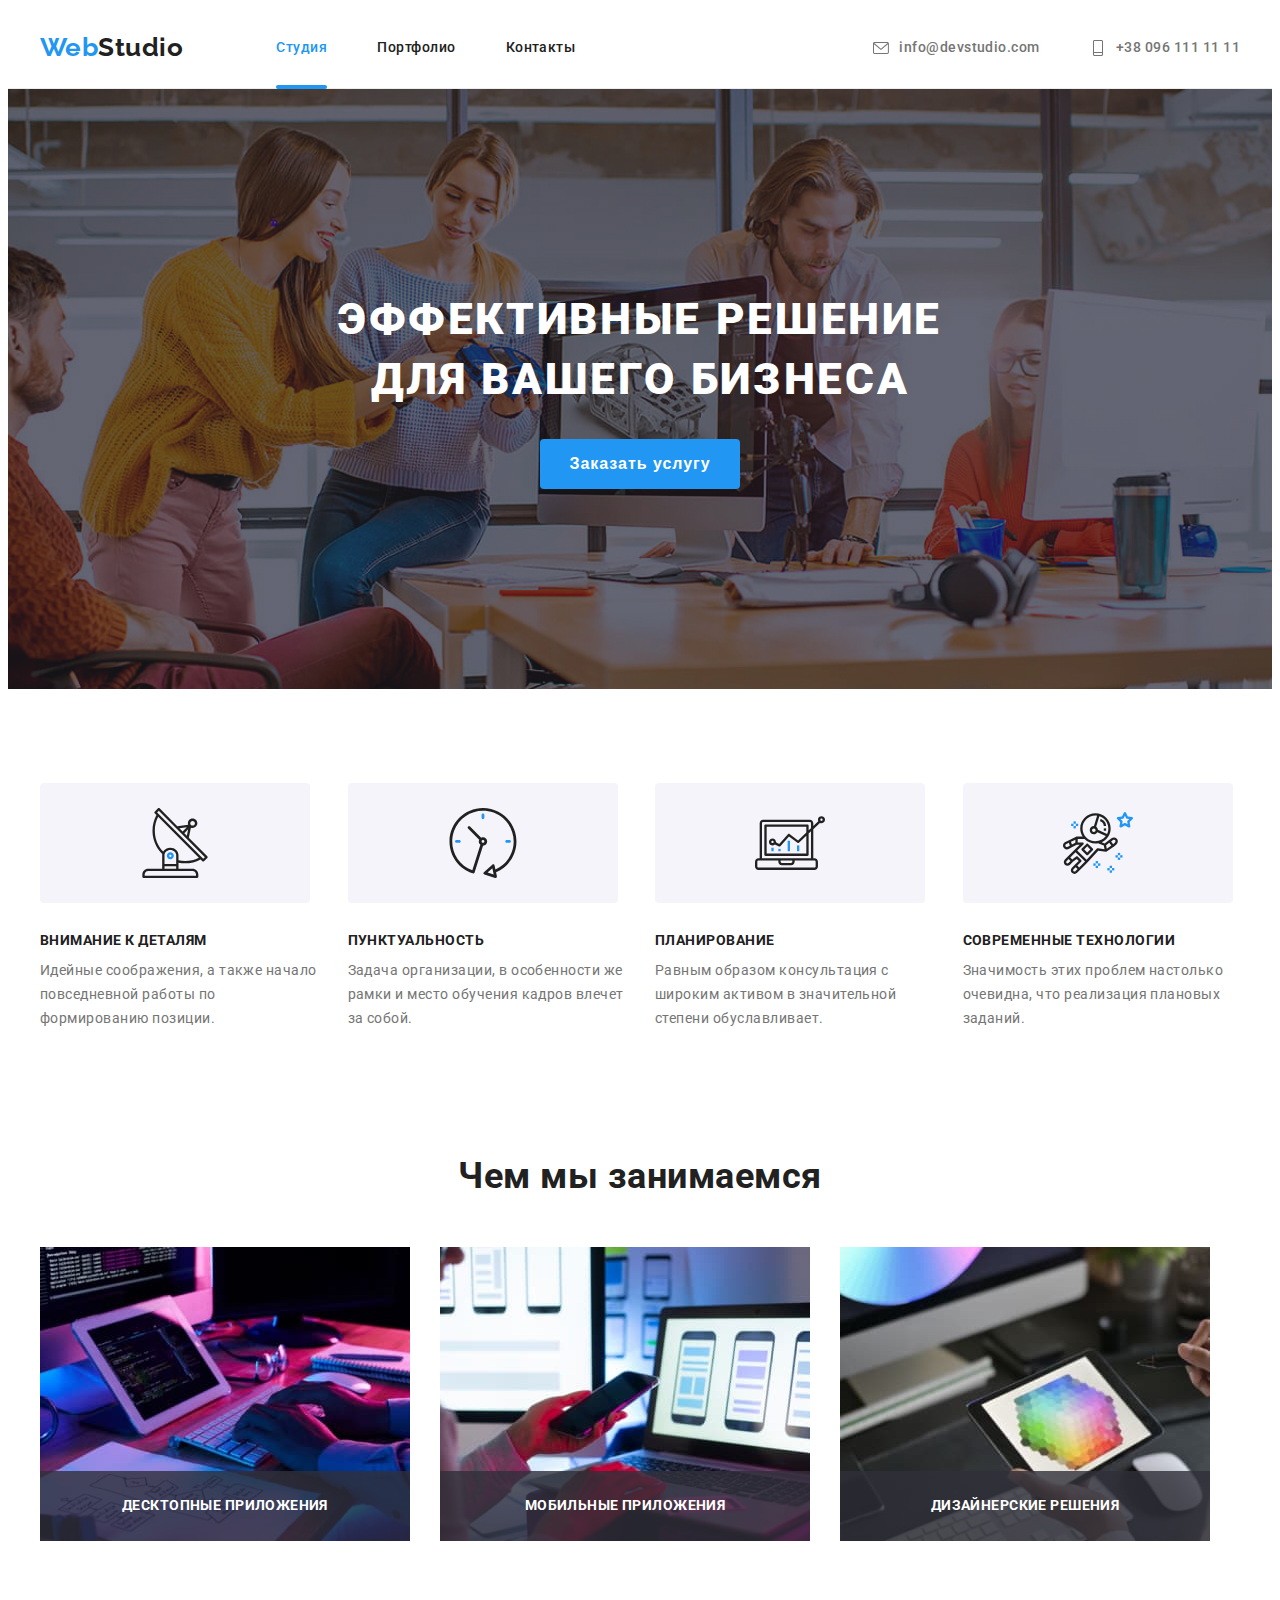
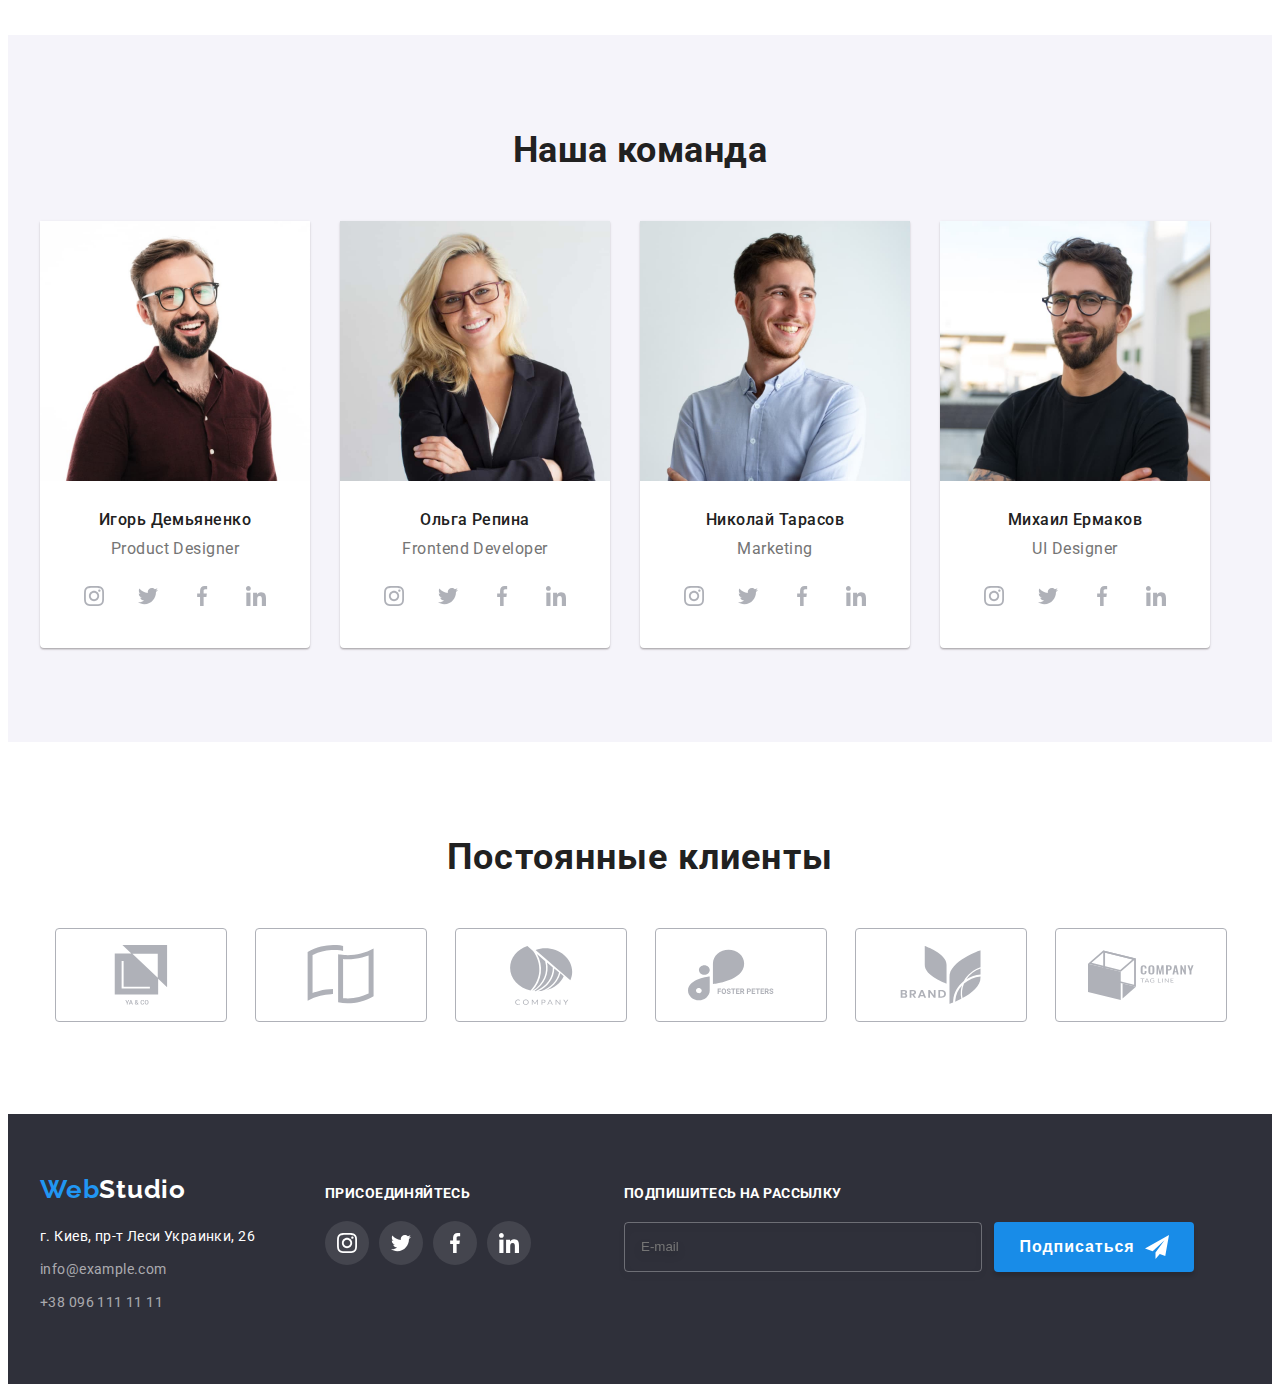
==== index.html @ 97ea3109 "error" ====
<!DOCTYPE html>
<html lang="ru">
<head>
    <meta charset="UTF-8">
    <meta http-equiv="X-UA-Compatible" content="IE=edge">
    <meta name="viewport" content="width=device-width, initial-scale=1.0">
    <title>Document</title>
    
    <link rel="preconnect" href="https://fonts.googleapis.com">
    <link rel="preconnect" href="https://fonts.gstatic.com" crossorigin>
    <link href="https://fonts.googleapis.com/css2?family=Raleway:wght@700&display=swap" rel="stylesheet">
    <link rel="preconnect" href="https://fonts.googleapis.com">
    <link rel="preconnect" href="https://fonts.gstatic.com" crossorigin>
    <link href="https://fonts.googleapis.com/css2?family=Raleway:wght@700&family=Roboto:wght@400;500;700;900&display=swap"

    rel="stylesheet">
    <link rel="stylesheet" href="https://cdnjs.cloudflare.com/ajax/libs/modern-normalize/1.1.0/modern-normalize.min.css"
        integrity="sha512-wpPYUAdjBVSE4KJnH1VR1HeZfpl1ub8YT/NKx4PuQ5NmX2tKuGu6U/JRp5y+Y8XG2tV+wKQpNHVUX03MfMFn9Q=="
        crossorigin="anonymous" referrerpolicy="no-referrer" />

    <link rel="stylesheet" href="./css/styles.css" />
</head>
<body>
    <header class="border">
        <div class="container content">
            <nav class="nav-container">
                <a href="./index.html" lang="en" class="link-logo"><span class="logo">Web</span>Studio</a>
                <ul class="header-list">
                    <li class="link-content">
                        <a href="./index.html" class="site-nav current">Студия</a>
                    </li>
                    <li class="link-content">
                        <a href="./portfolio.html" class="site-nav ">Портфолио</a>
                    </li>
                    <li class="link-content">
                        <a href="" class="site-nav">Контакты</a>
                    </li>
                </ul>
            </nav>
            <ul class="header-list">
                <li class="contact-link">
                    <a href="mailto:info@devstudio.com" class="contact">
                        <svg class="contact-icon">
                            <use href="./images/icons.svg#icon-envelope"></use>
                        </svg>
                        info@devstudio.com
                    </a>
                </li>
                <li class="contact-link">
                    <a href="tel:+380961111111" class="contact">
                        <svg class="contact-icon">
                            <use href="./images/icons.svg#icon-smartphone"></use>
                        </svg>
                        +38 096 111 11 11</a>
                </li>
            </ul>
        </div>
    </header>

    <main>
        <section class="hero">
            <div class="container ">
                <h1 class="hero-title"> Эффективные решение <br> для вашего бизнеса</h1>
                <button type="button" class="hero-button" data-modal-open>Заказать услугу</button>
            </div>

        </section>

        <section class="section">
            <div class="container">
                <h2 class="section-title visually-hidden"> Особенности</h2>
                <ul class="feature">
                    <li class=" feature-item">
                        <div class="feature-icon-box">
                            <svg class="feature-icon">
                                <use href="./images/icons.svg#icon-sputnik"></use>
                            </svg>
                        </div>
                        <h3 class="feature-title"> Внимание к деталям</h3>
                        <p class="feature-text">Идейные соображения, а также начало повседневной работы по формированию
                            позиции. </p>
                    </li>
                    <li class=" feature-item">
                        <div class="feature-icon-box">
                            <svg class="feature-icon">
                                <use href="./images/icons.svg#icon-clock"></use>
                            </svg>
                        </div>
                        <h3 class="feature-title"> Пунктуальность</h3>
                        <p class="feature-text">Задача организации, в особенности же рамки и место обучения кадров
                            влечет за собой. </p>
                    </li>
                    <li class=" feature-item">
                        <div class="feature-icon-box">
                            <svg class="feature-icon">
                                <use href="./images/icons.svg#icon-computer"></use>
                            </svg>
                        </div>
                        <h3 class="feature-title"> Планирование</h3>
                        <p class="feature-text">Равным образом консультация с широким активом в значительной степени
                            обуславливает. </p>
                    </li>
                    <li class=" feature-item">
                        <div class="feature-icon-box">
                            <svg class="feature-icon">
                                <use href="./images/icons.svg#icon-cosmonavt"></use>
                            </svg>
                        </div>
                        <h3 class="feature-title"> Современные технологии</h3>
                        <p class="feature-text">Значимость этих проблем настолько очевидна, что реализация плановых
                            заданий. </p>
                    </li>
                </ul>
            </div>
        </section>

        <section class="section work-section">
            <div class="container  ">
                <h2 class="section-title section-title-work"> Чем мы занимаемся </h2>
                <ul class="our-work">
                    <li class="our-work-item"> 
                        <img src="./images/img-laptop1.jpg" alt="разработка" width="370" height="294">
                        <h3 class="our-work-item-block-title">Десктопные приложения</h3>
                    </li>
                    <li class="our-work-item"> 
                        <img src="./images/img-laptop2.jpg" alt="внедрение" width="370" height="294">
                        <h3 class="our-work-item-block-title">Мобильные приложения</h3>
                    </li>
                    <li class="our-work-item"> 
                        <img src="./images/img-laptop3.jpg" alt="тестирование" width="370" height="294"> 
                        <h3 class="our-work-item-block-title">Дизайнерские решения</h3>
                    </li>
                    </ul>

            </div>
        </section>

        <section class="section team">
            <div class="container">
                <h2 class="section-title"> Наша команда </h2>
                <ul class="team-list">
                    <li class="team-item">
                        <img src="./images/Igor.jpg" alt="Игорь Демьяненко фото" width="270" height="260"
                            class="team-foto">
                        <div class="team-container">
                            <h3 class="team-name">Игорь Демьяненко</h3>
                            <p class="team-profession">Product Designer</p>
                        <ul class="list-social-networks">
                            <li class="item-social-networks"> <a class="link-social-networks" href="https://www.instagram.com/" target="_blank"
                                    rel="noopener no-referrer">
                                    <svg class="icon icon-social-networks">
                                        <use href="./images/icons.svg#icon-instagram"> </use>
                                    </svg>
                                </a> </li>
                            <li class="item-social-networks"> <a class="link-social-networks" href="https://twitter.com/" target="_blank"
                                    rel="noopener no-referrer">
                                    <svg class="icon icon-social-networks">
                                        <use href="./images/icons.svg#icon-twitter"> </use>
                                    </svg>
                                </a></li>
                            
                            <li class="item-social-networks"> <a class="link-social-networks" href="https://www.facebook.com/" target="_blank"
                                    rel="noopener no-referrer">
                                    <svg class="icon icon-social-networks">
                                        <use href="./images/icons.svg#icon-facebook"> </use>
                                    </svg>
                                </a></li>
                            
                            <li class="item-social-networks"> <a class="link-social-networks" href="https://www.linkedin.com/" target="_blank"
                                    rel="noopener no-referrer">
                                    <svg class="icon icon-social-networks">
                                        <use href="./images/icons.svg#icon-linkedin"> </use>
                                    </svg>
                                </a></li>
                                </ul>
                        </div>


                    </li>
                    <li class="team-item">
                        <img src="./images/Olga.jpg" alt="Ольга Репина фото" width="270" height="260"
                            class="team-foto">
                        <div class="team-container">
                            <h3 class="team-name">Ольга Репина</h3>
                            <p class="team-profession">Frontend Developer</p>
                        <ul class="list-social-networks">
                            <li class="item-social-networks"> <a class="link-social-networks" href="https://www.instagram.com/" target="_blank"
                                    rel="noopener no-referrer">
                                    <svg class="icon icon-social-networks">
                                        <use href="./images/icons.svg#icon-instagram"> </use>
                                    </svg>
                                </a> </li>
                            <li class="item-social-networks"> <a class="link-social-networks" href="https://twitter.com/" target="_blank"
                                    rel="noopener no-referrer">
                                    <svg class="icon icon-social-networks">
                                        <use href="./images/icons.svg#icon-twitter"> </use>
                                    </svg>
                                </a></li>
                        
                            <li class="item-social-networks"> <a class="link-social-networks" href="https://www.facebook.com/" target="_blank"
                                    rel="noopener no-referrer">
                                    <svg class="icon icon-social-networks">
                                        <use href="./images/icons.svg#icon-facebook"> </use>
                                    </svg>
                                </a></li>
                        
                            <li class="item-social-networks"> <a class="link-social-networks" href="https://www.linkedin.com/" target="_blank"
                                    rel="noopener no-referrer">
                                    <svg class="icon icon-social-networks">
                                        <use href="./images/icons.svg#icon-linkedin"> </use>
                                    </svg>
                                </a></li>
                        </ul>
                        </div>


                    </li>
                    <li class="team-item">
                        <img src="./images/Nikolay.jpg" alt="Николай Тарасов фото" width="270" height="260"
                            class="team-foto">
                        <div class="team-container">
                            <h3 class="team-name">Николай Тарасов</h3>
                            <p class="team-profession">Marketing</p>
                        <ul class="list-social-networks">
                            <li class="item-social-networks"> <a class="link-social-networks" href="https://www.instagram.com/" target="_blank"
                                    rel="noopener no-referrer">
                                    <svg class="icon icon-social-networks">
                                        <use href="./images/icons.svg#icon-instagram"> </use>
                                    </svg>
                                </a> </li>
                            <li class="item-social-networks"> <a class="link-social-networks" href="https://twitter.com/" target="_blank"
                                    rel="noopener no-referrer">
                                    <svg class="icon icon-social-networks">
                                        <use href="./images/icons.svg#icon-twitter"> </use>
                                    </svg>
                                </a></li>
                        
                            <li class="item-social-networks"> <a class="link-social-networks" href="https://www.facebook.com/" target="_blank"
                                    rel="noopener no-referrer">
                                    <svg class="icon icon-social-networks">
                                        <use href="./images/icons.svg#icon-facebook"> </use>
                                    </svg>
                                </a></li>
                        
                            <li class="item-social-networks"> <a class="link-social-networks" href="https://www.linkedin.com/" target="_blank"
                                    rel="noopener no-referrer">
                                    <svg class="icon icon-social-networks">
                                        <use href="./images/icons.svg#icon-linkedin"> </use>
                                    </svg>
                                </a></li>
                        </ul>
                        </div>

                    </li>
                    <li class="team-item">
                        <img src="./images/Michail.jpg" alt="Михаил Ермаков фото" width="270" height="260"
                            class="team-foto">
                        <div class="team-container">
                            <h3 class="team-name">Михаил Ермаков</h3>
                            <p class="team-profession">UI Designer</p>
                        <ul class="list-social-networks">
                            <li class="item-social-networks"> <a class="link-social-networks" href="https://www.instagram.com/" target="_blank"
                                    rel="noopener no-referrer">
                                    <svg class="icon icon-social-networks">
                                        <use href="./images/icons.svg#icon-instagram"> </use>
                                    </svg>
                                </a> </li>
                            <li class="item-social-networks"> <a class="link-social-networks" href="https://twitter.com/" target="_blank"
                                    rel="noopener no-referrer">
                                    <svg class="icon icon-social-networks">
                                        <use href="./images/icons.svg#icon-twitter"> </use>
                                    </svg>
                                </a></li>
                        
                            <li class="item-social-networks"> <a class="link-social-networks" href="https://www.facebook.com/" target="_blank"
                                    rel="noopener no-referrer">
                                    <svg class="icon icon-social-networks">
                                        <use href="./images/icons.svg#icon-facebook"> </use>
                                    </svg>
                                </a></li>
                        
                            <li class="item-social-networks"> <a class="link-social-networks" href="https://www.linkedin.com/" target="_blank"
                                    rel="noopener no-referrer">
                                    <svg class="icon icon-social-networks">
                                        <use href="./images/icons.svg#icon-linkedin"> </use>
                                    </svg>
                                </a></li>
                        </ul>
                        </div>
                    </li>
                </ul>
            </div>
        </section>

<section class="section">
    <div class="container">
        <h2 class="clients-header">Постоянные клиенты</h2>
        <ul class="list clients-list">
            <li class="clients-item">
                <a href="#" class="clients-link"><svg class="icon clients-icon" width="106px" height="60px">
                        <use href="./images/icons.svg#icon-Union"></use>
                    </svg></a>
            </li>
            <li class="clients-item">
                <a href="#" class="clients-link"><svg class="icon clients-icon" width="106px" height="60px">
                        <use href="./images/icons.svg#icon-Union2"></use>
                    </svg></a>
            </li>
            <li class="clients-item">
                <a href="#" class="clients-link"><svg class="icon clients-icon" width="106px" height="60px">
                        <use href="./images/icons.svg#icon-Union3"></use>
                    </svg></a>
            </li>
            <li class="clients-item">
                <a href="#" class="clients-link"><svg class="icon clients-icon" width="106px" height="60px">
                        <use href="./images/icons.svg#icon-Union4"></use>
                    </svg></a>
            </li>
            <li class="clients-item">
                <a href="#" class="clients-link"><svg class="icon clients-icon" width="106px" height="60px">
                        <use href="./images/icons.svg#icon-Union5"></use>
                    </svg></a>
            </li>
            <li class="clients-item">
                <a href="#" class="clients-link"><svg class="icon clients-icon" width="106px" height="60px">
                        <use href="./images/icons.svg#icon-Union6"></use>
                    </svg></a>
            </li>
        </ul>
    </div>
</section>
    </main>

    <footer class="footer">
        <div class="container footer-content">
            <div class="footer-address">
                <a href="./index.html" class="footer-logo"><span class="footer-logo-blue">Web</span>Studio</a>
                <address class="footer-list">
                    <ul class="footer-address-list">
                        <li>
                            <a href="https://goo.gl/maps/sKUV3N8SFqWd6LK18" class="footer-address-map" target="_blank">
                                г. Киев, пр-т Леси Украинки, 26</a>
                        </li>
                        <li>
                            <a href="mailto:info@example.com" class="footer-address-link">info@example.com</a>
                        </li>
                        <li><a href="tel:+380961111111" class="footer-address-link">+38 096 111 11 11</a></li>
                    </ul>
                </address>
            </div>
<div class="footer-social">
    <p class="invite">присоединяйтесь</p>
    <ul class="list footer-icon-list">
        <li class="footer-icon-item">
            <a href="https://www.instagram.com/" class="footer-link">
                <svg class="icon footer-icon">
                    <use href="./images/icons.svg#icon-instagram" width="20px" height="20px"></use>
                </svg></a>
        </li>
        <li class="footer-icon-item">
            <a href="https://twitter.com/" class="footer-link">
                <svg class="icon footer-icon">
                    <use href="./images/icons.svg#icon-twitter" width="20px" height="20px"></use>
                </svg></a>
        </li>
        <li class="footer-icon-item">
            <a href="https://www.facebook.com/" class="footer-link">
                <svg class="icon footer-icon">
                    <use href="./images/icons.svg#icon-facebook" width="20px" height="20px"></use>
                </svg></a>
        </li>
        <li class="footer-icon-item">
            <a href="https://linkedin.com/" class="footer-link">
                <svg class="icon footer-icon">
                    <use href="./images/icons.svg#icon-linkedin" width="20px" height="20px"></use>
                </svg></a>
        </li>
    </ul>
</div>
            <div class="container-sign-up">
                <form action="" class="sign-up-form">
                    <div class="sign-up-box">
                        <label for="sign-up-mail" class="sign-up-label">Подпишитесь на рассылку</label>
                        <input type="email" name="sign-up-mail" class="sign-up-input" placeholder="E-mail">
                    </div>
                </form>
            <div class="sign-up-button">
                <button type="submit" class="sign-btn">Подписаться<svg class="sign-up-button-icon">
                        <use href="./images/icons.svg#send"></use>
                    </svg></button>
            </div>
            </div>
        </div>
    </footer>
    <div class="backdrop is-hidden" data-modal>
        <div class="modal">
            <button type="button" class="modal-close" data-modal-close>
                <svg class="icon-close" width="18" height="18">
                    <use href="./images/icons.svg#icon-close"></use>
                </svg>
            </button>
            <p class="modal-title">Оставьте свои данные, мы вам перезвоним</p>
            <form action="#" class="form">
                <div class="form-field">
                    <label for="name" class="modal-input-text">Имя</label>
                    <div class="form-input-wrapper">
                        <input type="text" name="name" class="modal-input" id="name" placeholder="" /><svg class="form-icon"
                            width="18" height="18">
                            <use href="./images/icons.svg#person-modal"></use>
                        </svg>
                    </div>
                </div>
                <div class="form-field">
                    <label for="tel" class="modal-input-text">Телефон</label>
                    <div class="form-input-wrapper">
                        <input type="tel" name="tel" id="tel" class="modal-input" placeholder="" /><svg class="form-icon"
                            width="18" height="18">
                            <use href="./images/icons.svg#phone-modal"></use>
                        </svg>
                    </div>
                </div>
                <div class="form-field">
                    <label for="mail" class="modal-input-text">Почта</label>
                    <div class="form-input-wrapper">
                        <input type="email" name="email" id="mail" class="modal-input" placeholder="" /><svg
                            class="form-icon" width="18" height="18">
                            <use href="./images/icons.svg#email-modal"></use>
                        </svg>
                    </div>
                </div>
                <div class="comment-field">
                    <label for="comment" class="modal-input-text">Комментарий</label>
                    <textarea name="comment" id="comment" rows="8" class="form-textarea"
                        placeholder="Введите текст"></textarea>
                </div>
                <div class="checkbox-field">
                    <label for="modal-checkbox" class="modal-checkbox-text">
                        <input type="checkbox" name="modal-checkbox" class="modal-checkbox" id="modal-checkbox" />
                        <span class="check-box"></span>
                        Соглашаюсь с рассылкой и принимаю
                        <a class="agreement" href=""> Условия договора</a></label>
                </div>
                <button type="submit" class="primary-button">Отправить</button>
            </form>
        </div>
    </div>
    <script src="./js/modal.js"></script>
</body>
</html>
---- css/styles.css ----
:root {
  --primeri-text-color: #757575;
  --title-text-color: #212121;
  --accent-colot: #2196f3;
  --white-color: #ffffff;
  --gray-background-color: #f5f4fa;
  --black-background-color: #2f303a;
  --translucent-color: rgba(255, 255, 255, 0.6)
  --social-image-color: #dafb1b8;
  --logo-color:#2196F3;
  --bg-hover-button:#188ce8;
  --adress-color: rgba(255, 255, 255, 0.6);
  --overlay-card-color: rgba(33, 150, 243, 0.9);
  --duration: 250ms;
  --function: cubic-bezier(0.4, 0, 0.2, 1);
  --modal-title-color: #212121;
  --modal-icon-input-color: #212121;
  --modal-text-color: #757575;
  --modal-comment-placeholder: rgba(117, 117, 117, 0.5);
  --modal-policy-link: #2196f3;
  --modal-button-submit-color: #ffffff;
  --modal-checkbox-border-color: #212121;
}
.visually-hidden {
  position: absolute;
  white-space: nowrap;
  width: 1px;
  height: 1px;
  overflow: hidden;
  border: 0;
  padding: 0;
  clip: rect(0 0 0 0);
  clip-path: inset(50%);
  margin: -1px;
}

h1,
h2,
h3,
ul,
p {
  margin: 0;
}

img {
  display: block;
  max-width: 100%;
  max-height: 100%;
}
ul {
  list-style: none;
}

a {
  text-decoration: none;
}
ul {
  list-style: none;
  padding: 0;
  text-decoration: none;
}
link {
  text-decoration: none;
}
body {
  color: var(--primeri-text-color);
  background-color: #ffffff;
  font-family: roboto, sans-serif;
  letter-spacing: 0.03em;
}

.icon {
  display: inline-block;
  width: 1em;
  height: 1em;
  fill: currentColor;}
.container {
  width: 1200px;
  margin: 0 auto;
  padding: 0 15px;
}
/* nav site */
/*---------------------- header --------------------*/

.border {
  border-bottom: 1px solid #ececec;
}
.container.content {
  display: flex;
  align-items: center;
}
.container {
  width: 1200px;
  margin-left: auto;
  margin-right: auto;
  padding-left: 15px;
  padding-right: 15px;
  /* border: 1px solid tomato; */
}
.nav-container {
  display: flex;
}
.header-list {
  margin: 0;
  display: flex;
  padding-left: 0;
  margin-left: auto;
}
.link-logo {
  display: block;
  display: flex;
  align-items: center;
  margin-right: 93px;

  color: var(--title-text-color);

  font-family: Raleway, sans-serif;
  font-style: normal;
  font-weight: 700;
  font-size: 26px;
  line-height: 1.2;
}
.logo {
  display: block;

  color: var(--accent-colot);
}
.link-content:not(:last-child) {
  margin-right: 50px;
}
.site-nav {
  display: block;
  padding-top: 32px;
  padding-bottom: 32px;

  color: var(--title-text-color);

  font-weight: 500;
  font-size: 14px;
  line-height: 1.14;
  transition-property: color;
  transition-duration: var(--duration);
  transition-timing-function: var(--function);
  position: relative;
}
.site-nav:hover,
.site-nav:focus {
  color: var(--accent-colot);
}
.site-nav.current {
  color: var(--accent-colot);
}

.current::after{
  content: '';
  width: 100%;
  height: 4px;
  background-color:var(--logo-color) ;
  border-radius: 2px;
  position: absolute;
  left: 0;
  bottom: -1px;
}
.site-nav.current{
  color: var(--accent-colot);
  
}

/* Contacts */

.header-list .contact-link + .contact-link {
  margin-left: 50px;
}
.contact {
  fill: currentColor;
  /* display: block; */
  display: flex;
  align-items: center;
  padding-top: 32px;
  padding-bottom: 32px;

  color: var(--primeri-text-color);

  font-weight: 500;
  font-size: 14px;
  line-height: 1.14;
  transition-property: color;
  transition-duration: var(--duration);
  transition-timing-function: var(--function);

}
.contact-icon {
  fill: currentColor;
  margin-right: 10px;
  width: 16px;
  height: 16px;
}

.contact:hover,
.contact:focus {
  color: var(--accent-colot);
}

/*------------------------- hero-------------------- */

.hero {
  background-color: var(--black-background-color);
  background-image: linear-gradient(
      rgba(47, 48, 58, 0.4),
      rgba(47, 48, 58, 0.4)
    ),
    url(../images/hero-bg.jpg);
  background-repeat: no-repeat;
  background-position: center;
  background-size: cover;
  letter-spacing: 0.06em;
  text-align: center;

  padding: 200px 0;
}
.hero-title {
  color: var(--white-color);

  font-weight: 900;
  font-size: 44px;
  line-height: 60px;
  letter-spacing: 0.06em;
  text-transform: uppercase;

  margin-bottom: 30px;
}
.hero-button {
  background-color: var(--accent-colot);
  color: var(--white-color);
  width: 200px;
  height: 50px;

  font-weight: 700;
  font-size: 16px;
  line-height: 1.87;
  border-radius: 4px;

  letter-spacing: 0.06em;

  border: none;
  cursor: pointer;
}

/*---------------- section ----------------*/
.section {
  padding-bottom: 94px;
  padding-top: 94px;
}

.work-section {
  padding-top: 0;
}

.section-title {
  color: var(--title-text-color);

  font-weight: 700;
  font-size: 36px;
  line-height: 1.17;
  text-align: center;
  margin-bottom: 50px;
}

.feature {
  display: flex;
  justify-content: space-between;
  margin-bottom: 30px;

}
.feature-item {
  justify-content: center;
  align-items: center;

  margin-right: 30px;
  width: calc((100% - 90px) / 4);
}
.feature:not(:last-child) {
  margin-right: 30px;
}

.feature-icon-box {
  display: flex;
  justify-content: center;
  align-items: center;
  background-color: var(--gray-background-color);
  border-radius: 4px;
    width: 270px;
  height: 120px;
  margin-bottom: 30px;
}
.feature-icon{
  width: 70px;
  height: 70px;

}
.feature-item:last-child {
  margin-right: 0;
}

.feature-title {
  color: var(--title-text-color);

  font-weight: 700;
  font-size: 14px;
  line-height: 1.14;
  text-transform: uppercase;

  margin-bottom: 10px;
}

.feature-text {
  font-size: 14px;
  line-height: 1.71;
}

/* ----------------Чем мы занимаемся------------------ */

.our-work {
  display: flex;
}
.our-work-item {
  position: relative;
  margin-bottom: 0;

}
.our-work-item:not(:last-child) {
  margin-right: 30px;
}

.our-work-item-block-title{
  position: absolute;
  display: flex;
  height: 70px;
  justify-content: center;
  align-items: center;
  left: 0;
  bottom: 0;
  width: 100%;
  font-family: Roboto;
  font-weight: 700;
  font-weight: bold;
  font-size: 14px;
  line-height: 1.1;

  letter-spacing: 0.03em;
  text-transform: uppercase;
  background-color: rgba(47, 48, 58, 0.8);
  color: var(--white-color);


}

/* ---------------Наша команда---------------------- */
.team-list {
  display: flex;
}
.team-item{
  background: var(--white-color);
  box-shadow: 0px 1px 3px rgba(0, 0, 0, 0.12), 0px 1px 1px rgba(0, 0, 0, 0.14),
    0px 2px 1px rgba(156, 138, 138, 0.2);
  border-radius: 0px 0px 4px 4px;

}
.team-item {
  margin-right: 30px;
  background-color: var(--white-color);
}
.team-item:last-child {
  margin-right: 0px;
}

.team-name {
  color: var(--title-text-color);

  font-weight: 500;
  font-size: 16px;
  line-height: 1.17;
  text-align: center;
  margin-bottom: 10px;
}

.team-container {
  padding-top: 30px;
  padding-bottom: 30px;
}
.team {
  background-color: var(--gray-background-color);
}

.team-profession {
  font-size: 16px;
  line-height:18.75px;
  text-align: center;
}


.list-social-networks {
  display: flex;
  justify-content: center;
  margin-top: 16px;

}
.item-social-networks{
  margin-right: 10px;
  width: 44px;
  height: 44px;
  margin-right: 10px;
  display: flex;
  justify-content: center;
  align-items: center;

}

.item-social-networks:first-child{
  margin-left: 0;
}
.item-social-networks:last-child{
  margin-right: 0;
}
.link-social-networks{
  width: 100%;
  height: 100%;
  border-radius: 50%;
  display: flex;
  justify-content: center;
  align-items: center;
  color: #afb1b8;
  transition-property: color, background-color;
  transition-duration: var(--duration);
  transition-timing-function: var(--function);
}

.icon-social-networks{
  display: block;
  width: 20px;
  height: 20px;
  fill: currentColor;
  transition-property: fill, background-color;
  transition-duration: var(--duration);
  transition-timing-function: var(--function);
}
.link-social-networks:hover,
.link-social-networks:focus  {
  background-color: var(--accent-colot);
  color:var(--white-color);
}
.icon-social-networks:hover,
.icon-social-networks:focus{
  fill: var(--white-color);
  background-color: var(--accent-colot);

}

/*--------------------- client company----------- */
.clients-header {
  font-weight: 700;
  font-size: 36px;
  line-height: 42px;
  text-align: center;
  letter-spacing: 0.03em;
  color: var(--title-text-color);
  margin-bottom: 50px;
}
.clients-list {
  display: flex;
  justify-content: center;
  align-items: center;
}
.clients-item {

  margin-left: 30px;
  width: 170px;
  height: 92px;
  border-radius: 4px;
  transition-property: color;
  transition-duration: var(--duration);
  transition-timing-function: var(--function);
}
.clients-item:first-child {
  margin-left: 0;
  
}
.clients-link {
  border: 1px solid #AFB1B8;
  border-radius: 4px;
  display: flex;
  justify-content: center;
  align-items: center;
  /* padding: 16px 32px; */
  width: 100%;
  height: 100%;
  color: #afb1b8;
  transition-property: color, border-color;
  transition-duration: var(--duration);
  transition-timing-function: var(--function);
}

.clients-link:hover,
.clients-link:focus {
  color: var(--accent-colot);
  border-color: var(--accent-colot);
}
.clients-icon {
  width: 106px;
  height: 60px;
  fill: currentColor;
}
/*----------------------- footer-------------------------- */
.footer {
  background-color: var(--black-background-color);
  padding: 60px 0;
}
.footer-content {
  display: flex;
  align-items: baseline;
}
.footer-address {
  margin-right: 70px;
}
.footer-logo {
  font-family: Raleway, sans-serif;
  font-style: normal;
  font-weight: bold;
  font-size: 26px;
  line-height: 1.19;
  text-decoration: none;
  letter-spacing: 0.03em;

  color: var(--white-color);
}
.footer-logo-blue {
  color: var(--accent-colot);
}
.footer-list {
  margin-top: 20px;
}
.footer-address-list {
  list-style-type: none;
  font-style: normal;
}
.footer-address-list > li {
  margin-bottom: 9px;
}
.footer-address-map {
  font-style: normal;
  font-weight: normal;
  font-size: 14px;
  line-height: 1.71;
  /* or 171% */

  letter-spacing: 0.03em;
  text-decoration: none;
  color: var(--white-color);
}
.footer-address-link {
  text-decoration: none;

  font-size: 14px;
  line-height: 1.71;
  /* or 171% */

  letter-spacing: 0.03em;

  color: var(--adress-color);
    transition-property: color;
  transition-duration: var(--duration);
  transition-timing-function: var(--function);
}
.footer-address-link:focus,
.footer-address-link:hover {
  color: var(--accent-colot);
}

.invite {
  font-weight: 700;
  font-size: 14px;
  line-height: 16px;
  letter-spacing: 0.03em;
  text-transform: uppercase;
  color: var(--white-color);
  margin-bottom: 20px;
}
.footer-icon-list {
  display: flex;
  justify-content: center;
}
.footer-icon-item {
  width: 44px;
  height: 44px;
  margin-left: 10px;
}
.footer-icon-item:first-child {
  margin-left: 0;
}
.footer-link {
  display: flex;
  align-items: center;
  justify-content: center;
  width: 100%;
  height: 100%;
  border-radius: 50%;
  background: rgba(255, 255, 255, 0.1);
  transition-property: background-color;
  transition-duration: var(--duration);
  transition-timing-function: var(--function);
}
.footer-link:hover,
.footer-link:focus {
  background-color: var(--accent-colot);
}
.footer-icon {
  display: block;
  width: 20px;
  height: 20px;
  fill: var(--white-color);
  transition-property: background-color;
  transition-duration: var(--duration);
  transition-timing-function: var(--function);
}
.footer-icon:hover,
.footer-icon:focus {
  background-color: var(--accent-colot);
}


/* --------------Подпишитесь на рассылку */
.container-sign-up {
  margin-left: 93px;
  display: flex;
  align-items: flex-end;
  flex-grow: 1;
}

.sign-up-label{
  margin-bottom: 20px;
  font-weight: 700;
font-size: 14px;
line-height: 1.15;
letter-spacing: 0.03em;
text-transform: uppercase;
color: var(--white-color);
}
.sign-up-input{
  width: 358px;
  height: 50px;
  border: 1px solid rgba(255, 255, 255, 0.3);
  box-sizing: border-box;
  filter: drop-shadow(0px 4px 4px rgba(0, 0, 0, 0.15));
  border-radius: 4px;
  background-color: transparent;
  color: var(--white-color);
  padding-left: 16px;
}
.sign-up-box {
  display: flex;
  flex-direction: column;
}
.sign-up-button{
  margin-left: 12px;
  width: 200px;
  height: 50px;
  color: #ececec;
}
.sign-btn{
  width: 100%;
  height: 100%;
  font-weight: 700;
  font-size: 16px;
  line-height: 1.87;
  /* identical to box height, or 187% */

  display: flex;
  align-items: center;
  text-align: center;
  justify-content: center;
  letter-spacing: 0.06em;
  border: none;
  cursor: pointer;

  color: var(--white-color);
  background: var(--bg-hover-button);
  box-shadow: 0px 4px 4px rgba(0, 0, 0, 0.15);
  border-radius: 4px;
}
.sugn-up-form {
  display: flex;
  width: 358px;
}




.sign-up-button-icon {
  margin-left: 10px;
  width: 24px;
  height: 24px;
  fill: currentColor;
}
/*------------------- PORTFOLIO ---------------------------*/
/* types of work */
.button-works {
  font-family: inherit;
  font-weight: 500;
  font-size: 16px;
  line-height: 1.62;
  letter-spacing: 0.03em;
  text-align: center;
  border: none;
  border-radius: 4px;
  cursor: pointer;
    transition: color 250ms var(--function), backgroung-color 250ms var(--timing-function),
    box-shadow 250ms var(--function);
}
.button-current {
  color:var(--title-text-color);
  background-color: var(--accent-colot);
  border-radius: 4px;
  transition-property: color, background-color, box-shadow;
  transition-duration: var(--duration);
  transition-timing-function: var(--function);
}
.button-works:hover,  
.button-works:focus {
  color: var(--white-color);
  background-color: var(--accent-colot);
  cursor: pointer;
}
.buttons {
  display: flex;
  justify-content: center;
  margin-bottom: 50px;
  margin-top: 94px;
}
.works-item-btn:not(:last-child) {
  margin-right: 8px;
}
.button-works {
  padding: 6px 22px;
  color: var(--title-text-color);
  background-color: var(--gray-background-color);
  transition-property: color, background-color, box-shadow;
  transition-duration: var(--duration);
  transition-timing-function: var(--function);

}
.button-works:focus,
.button-works:hover {
  color: var(--white-color);
  background-color: var(--accent-colot);
  box-shadow: 0px 3px 1px rgba(0, 0, 0, 0.1), 0px 1px 2px rgba(0, 0, 0, 0.08),
    0px 2px 2px rgba(0, 0, 0, 0.12);
}
.content-title {
  font-weight: 700;
  font-size: 18px;
  line-height: 2;
  letter-spacing: 0.06em;
  color: var(--title-text-color);
}

.content-text {
  text-decoration: none;
  font-weight: 400;
  font-size: 16px;
  line-height: 1.87;
  letter-spacing: 0.03em;
  color: var(--primeri-text-color);
}
.portfolio-projects-list {
  display: flex;
  flex-wrap: wrap;
  margin-top: -30px;
  margin-left: -30px;
  margin-bottom: 94px;
}
.portfolio-projects-list > li {
  flex-basis: calc((100% - 3 * 30px) / 3);
  margin-left: 30px;
  margin-top: 30px;
}
.portfolio-pojects-item {
  background-color: var(--white-color);

}

.portfolio-pojects-item:hover .overlay-text
.portfolio-pojects-item:focus .overlay-text{
  transform: translateY(0);
}

.portfolio-pojects-link {
  text-decoration: none;
  display: block;
}
.portfolio-pojects-link{
transition-property: box-shadow;
  transition-duration: var(--duration);
  transition-timing-function: var(--function);
}
.portfolio-pojects-link:hover,
.portfolio-pojects-link:focus{
  box-shadow: 0px 1px 1px rgba(0, 0, 0, 0.12), 0px 4px 4px rgba(0, 0, 0, 0.06),
    1px 4px 6px rgba(0, 0, 0, 0.16);
}
.portfolio-pojects-link:hover .content-overlay,
.portfolio-pojects-link:focus .content-overlay{
  transform: translateY(0);
}


.card-aside {
  position: relative;
  height: 294px;
  overflow: hidden;
}
/* .overlay-text{
  position: absolute;
  bottom: 0;
  align-items: center;
  width: 100%;
  height: 100%;
  margin: 0;
  padding: 63px 24px;
  color: var(--white-color);
  font-size: 18px;
  line-height: 1.56;
  letter-spacing: 0.03em;
  text-align: left;
  background-color: var(--accent-colot);
  transform: translateY(100%);
  transition-property: transform;
  transition-duration: var(--duration);
  transition-timing-function: var(--function);
  overflow: auto;
} */
.overlay-text{
  color: #ffffff;

  font-size: 18px;
  line-height: 1.56;
}

.content-overlay {
  position: absolute;
  width: 100%;
  height: 100%;
  top: 0;
  left: 0;
  padding: 63px 24px;

  background-color: var(--overlay-card-color);

  transform: translateY(+101%);
  transition: transform 250ms var(--function);
}

.portfolio-project {
  border: 1px solid #eeeeee;
  border-top: 0;
  box-sizing: border-box;
  padding: 20px 24px;
}
.portfolio-project-name {
  font-style: normal;
  font-weight: 700;
  font-size: 18px;
  line-height: 2;
  /* identical to box height, or 200% */

  letter-spacing: 0.06em;
  margin-bottom: 4px;
  color: var(--title-text-color);
}
.portfolio-project-type {
  font-size: 16px;
  line-height: 1.87;
  /* identical to box height, or 187% */

  letter-spacing: 0.03em;
  color: var(--primeri-text-color);
}

/*--------------- Модалка------------- */
.backdrop {
  position: fixed;
  width: 100vw;
  height: 100vh;
  background-color: rgba(0, 0, 0, 0.2);
  top: 0;
  left: 0;
  opacity: 1;
  transition: opacity 250ms cubic-bezier(0.4, 0, 0.2, 1),
    visibility 250ms cubic-bezier(0.4, 0, 0.2, 1);
}

.is-hidden {
  visibility: hidden;
  opacity: 0;
  pointer-events: none;
}

.backdrop.is-hidden .modal {
  transform: translate(-50%, -50%) scale(0.7);
}

.modal {
  position: absolute;
  padding: 40px;
  width: 528px;
  min-height: 581px;
  background: var(--modal-button-submit-color);
  box-shadow: 0px 1px 3px rgba(0, 0, 0, 0.12), 0px 1px 1px rgba(0, 0, 0, 0.14),
    0px 2px 1px rgba(0, 0, 0, 0.2);
  border-radius: 4px;
  top: 50%;
  left: 50%;
  transform: scale(1) translate(-50%, -50%);
  transition: transform 250ms cubic-bezier(0.4, 0, 0.2, 1);
}
.modal-close {
  display: flex;
  align-items: center;
  justify-content: center;
  position: absolute;
  width: 30px;
  height: 30px;
  top: 8px;
  right: 8px;
  padding: 6px;
  color: var(--accent-colot);
  background-color: var(--modal-button-submit-color);
  border: 1px solid rgba(0, 0, 0, 0.1);
  border-radius: 50%;
  cursor: pointer;

  transition: fill 250ms cubic-bezier(0.4, 0, 0.2, 1),
    border 250ms cubic-bezier(0.4, 0, 0.2, 1);
}

.icon-close {
  position: absolute;
}

.modal-close:hover,
.modal-close:focus {
  fill: currentColor;
  border: 1px solid var(--accent-colot);
}

.modal-title {
  font-weight: bold;
  font-size: 20px;
  line-height: 1.1;
  text-align: center;
  letter-spacing: 0.03em;
  margin-bottom: 12px;
  color: var(--white-color);
}

.form-field {
  margin-bottom: 10px;
}

.comment-field {
  display: flex;
  flex-direction: column;
  margin-bottom: 20px;
}

.modal-input-text {
  display: flex;
  flex-direction: column;
  margin-bottom: 4px;
  font-size: 12px;
  line-height: 1.17;
  letter-spacing: 0.01em;
  color: var(--modal-text-color);
}

.form-input-wrapper {
  position: relative;
}

.modal-input:focus {
  border: 1px solid var(--accent-colot);
}

.modal-input:hover + .form-icon,
.modal-input:focus + .form-icon {
  fill: var(--accent-colot);
}

.modal-input {
  transition: color 250ms cubic-bezier(0.4, 0, 0.2, 1),
    border 250ms cubic-bezier(0.4, 0, 0.2, 1);
  margin: 0;
  width: 100%;
  font-size: 14px;
  color: (#000000);
  padding: 12px 42px;
  border-radius: 4px;
  border: 1px solid rgba(33, 33, 33, 0.2);
  box-sizing: border-box;
}

.modal-input:hover,
.modal-input:focus,
.form-textarea:hover,
.form-textarea:focus {
  outline: 0;
  border: 1px solid var(--accent-colot);
}

.form-textarea {
  transition: color 250ms cubic-bezier(0.4, 0, 0.2, 1),
    border 250ms cubic-bezier(0.4, 0, 0.2, 1);
  width: 100%;
  height: 120px;
  padding: 12px 16px;
  border-radius: 4px;
  border: 1px solid rgba(33, 33, 33, 0.2);
  resize: none;

  color: #000000;
}

.form-textarea::placeholder {
  color: rgba(117, 117, 117, 0.5);
  font-size: 14px;
  line-height: 1.17;
  text-align: left;
  vertical-align: top;
  letter-spacing: 0.01em;
}

.checkbox-field {
  transition: color 250ms cubic-bezier(0.4, 0, 0.2, 1),
    outline 250ms cubic-bezier(0.4, 0, 0.2, 1),
    border 250ms cubic-bezier(0.4, 0, 0.2, 1);
  margin-bottom: 30px;
  display: flex;
  justify-content: center;
  align-items: center;
}

.modal-checkbox-text {
  display: flex;
  justify-content: center;
  align-items: center;
  font-size: 14px;
  line-height: 1.7;
  letter-spacing: 0.03em;

  color: var(--modal-text-color);
}

.modal-checkbox {
  position: absolute;
  appearance: none;
  -webkit-appearance: none;
  -moz-appearance: none;
}

.check-box {
  display: block;
  height: 16px;
  width: 16px;
  margin-right: 8px;
  border: 2px solid #000000;
  border-radius: 2px;
  cursor: pointer;
  transition-property: border, background-color, background-image;
  transition-duration: 250ms;
  transition-timing-function: cubic-bezier(0.4, 0, 0.2, 1);
}

.modal-checkbox:checked:focus + .check-box {
  background-color: var(--accent-colot);
  border: 2px solid var(--accent-colot);
  background-image: url(../images/icons.svg#tick-modal);
  background-size: contain;
  background-origin: border-box;
  background-position: center;
}

.agreement {
  margin-left: 5px;
  text-decoration-line: underline;
  text-decoration-skip-ink: none;
  color: var(--accent-colot);
}

.form-icon {
  transition: fill 250ms cubic-bezier(0.4, 0, 0.2, 1);
  position: absolute;
  top: 50%;
  left: 12px;
  transform: translateY(-50%);
  fill: var(--white-color);
}

.primary-button {
  display: block;
  margin: 0 auto;
  min-width: 200px;

  padding: 10px 32px;

  font-family: inherit;
  font-weight: bold;
  font-size: 16px;
  line-height: 1.9;

  letter-spacing: 0.06em;
  cursor: pointer;
  background-color: var(--accent-colot);
  color: var(--white-color);
  box-shadow: 0px 4px 4px rgba(0, 0, 0, 0.15);
  border-radius: 4px;
  transition: color 250ms cubic-bezier(0.4, 0, 0.2, 1),
    border 250ms cubic-bezier(0.4, 0, 0.2, 1);
}
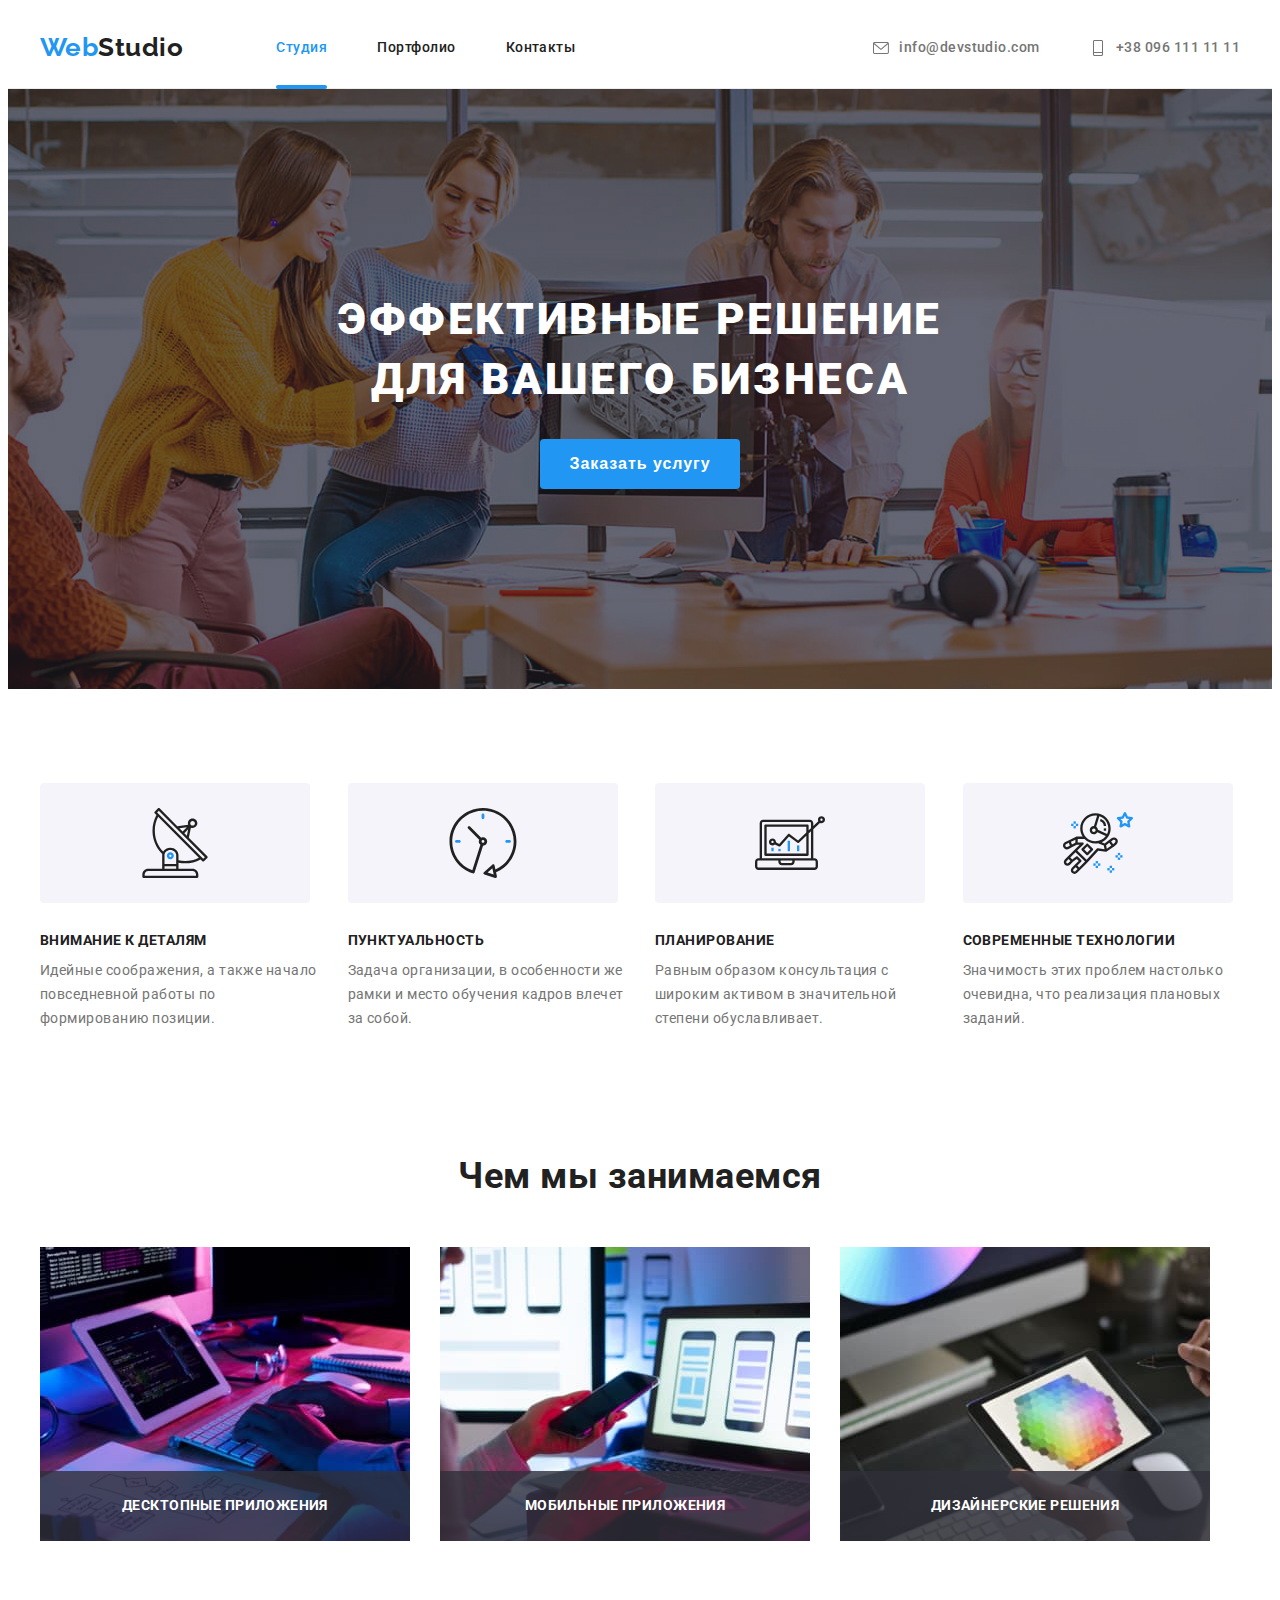
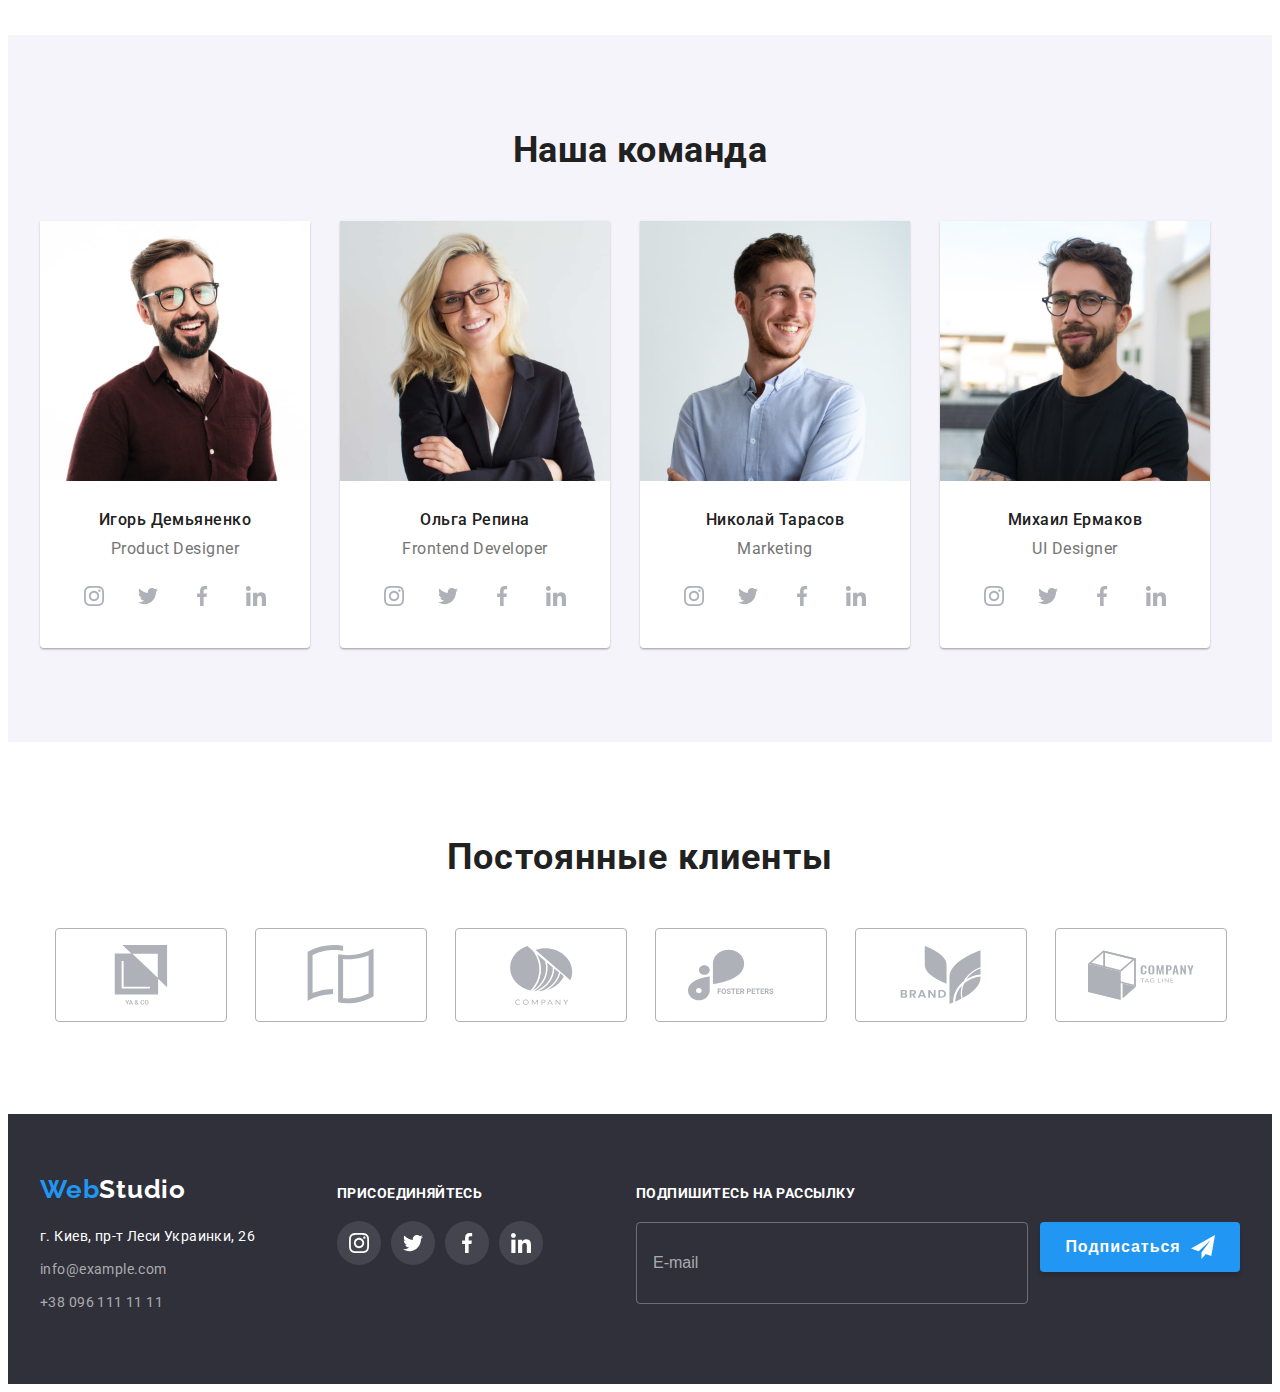
==== commit dddc30be: "finish" ====
--- a/index.html
+++ b/index.html
@@ -378,17 +378,18 @@
     </ul>
 </div>
             <div class="container-sign-up">
-                <form action="" class="sign-up-form">
-                    <div class="sign-up-box">
-                        <label for="sign-up-mail" class="sign-up-label">Подпишитесь на рассылку</label>
-                        <input type="email" name="sign-up-mail" class="sign-up-input" placeholder="E-mail">
-                    </div>
-                </form>
-            <div class="sign-up-button">
-                <button type="submit" class="sign-btn">Подписаться<svg class="sign-up-button-icon">
-                        <use href="./images/icons.svg#send"></use>
-                    </svg></button>
-            </div>
+                    <form class="footer-form">
+                        <p class="footer-form-label">Подпишитесь на рассылку</p>
+                        <div class="footer-form-div">
+                            <input class="footer-form-input" type="email" placeholder="E-mail" name="subscribe" />
+                            <button class="footer-form-btn" type="submit">
+                                Подписаться
+                                <svg class="footer-send-icon" width="24" height="24">
+                                    <use href="./images/icons.svg#send"></use>
+                                </svg>
+                            </button>
+                        </div>
+                    </form>
             </div>
         </div>
     </footer>
@@ -413,7 +414,8 @@
                 <div class="form-field">
                     <label for="tel" class="modal-input-text">Телефон</label>
                     <div class="form-input-wrapper">
-                        <input type="tel" name="tel" id="tel" class="modal-input" placeholder="" /><svg class="form-icon"
+                        <input type="tel" name="tel" id="tel" class="modal-input" placeholder="" />
+                        <svg class="form-icon"
                             width="18" height="18">
                             <use href="./images/icons.svg#phone-modal"></use>
                         </svg>
@@ -428,18 +430,27 @@
                         </svg>
                     </div>
                 </div>
-                <div class="comment-field">
-                    <label for="comment" class="modal-input-text">Комментарий</label>
-                    <textarea name="comment" id="comment" rows="8" class="form-textarea"
-                        placeholder="Введите текст"></textarea>
-                </div>
-                <div class="checkbox-field">
-                    <label for="modal-checkbox" class="modal-checkbox-text">
-                        <input type="checkbox" name="modal-checkbox" class="modal-checkbox" id="modal-checkbox" />
-                        <span class="check-box"></span>
-                        Соглашаюсь с рассылкой и принимаю
-                        <a class="agreement" href=""> Условия договора</a></label>
-                </div>
+					<label class="label-contacts textarea" for="textarea">
+						Комментарий
+						<textarea
+							class="form-textarea"
+							name="comment"
+							rows="6"
+							placeholder="Введите текст"
+							id="textarea"
+						></textarea>
+					</label>
+                        <div class="modal-form-checkbox">
+                            <input type="checkbox" name="user-policy" id="user-policy" class="modal-input-policy visually-hidden">
+                            <label for="user-policy" class="modal-policy-text"><span class="border-checkbox">
+                                    <svg class="icon-check" width="16" height="15">
+                                        <use href="./images/icons.svg#icon-galka"></use>
+                                    </svg>
+                                </span>
+                                Соглашаюсь с рассылкой и принимаю
+                                <a href="#" class="modal-policy-link">Условия договора</a>
+                            </label>
+                        </div>
                 <button type="submit" class="primary-button">Отправить</button>
             </form>
         </div>
--- a/css/styles.css
+++ b/css/styles.css
@@ -520,6 +520,7 @@
   align-items: baseline;
 }
 .footer-address {
+  flex-grow: 1;
   margin-right: 70px;
 }
 .footer-logo {
@@ -629,78 +630,72 @@
 
 
 /* --------------Подпишитесь на рассылку */
-.container-sign-up {
+.container-sign-up{
   margin-left: 93px;
-  display: flex;
-  align-items: flex-end;
-  flex-grow: 1;
-}
-
-.sign-up-label{
-  margin-bottom: 20px;
-  font-weight: 700;
-font-size: 14px;
-line-height: 1.15;
-letter-spacing: 0.03em;
-text-transform: uppercase;
-color: var(--white-color);
-}
-.sign-up-input{
-  width: 358px;
-  height: 50px;
-  border: 1px solid rgba(255, 255, 255, 0.3);
-  box-sizing: border-box;
-  filter: drop-shadow(0px 4px 4px rgba(0, 0, 0, 0.15));
-  border-radius: 4px;
-  background-color: transparent;
-  color: var(--white-color);
-  padding-left: 16px;
-}
-.sign-up-box {
-  display: flex;
-  flex-direction: column;
-}
-.sign-up-button{
-  margin-left: 12px;
-  width: 200px;
-  height: 50px;
-  color: #ececec;
-}
-.sign-btn{
-  width: 100%;
-  height: 100%;
-  font-weight: 700;
-  font-size: 16px;
-  line-height: 1.87;
-  /* identical to box height, or 187% */
-
-  display: flex;
-  align-items: center;
-  text-align: center;
-  justify-content: center;
-  letter-spacing: 0.06em;
-  border: none;
-  cursor: pointer;
-
-  color: var(--white-color);
-  background: var(--bg-hover-button);
-  box-shadow: 0px 4px 4px rgba(0, 0, 0, 0.15);
-  border-radius: 4px;
-}
-.sugn-up-form {
-  display: flex;
-  width: 358px;
-}
-
-
-
-
-.sign-up-button-icon {
-  margin-left: 10px;
-  width: 24px;
-  height: 24px;
-  fill: currentColor;
-}
+}
+.footer-form-div {
+	display: flex;
+}
+
+.footer-form-label {
+	display: block;
+
+	margin-bottom: 20px;
+
+	font-weight: 700;
+	font-size: 14px;
+	line-height: 1.14;
+	text-transform: uppercase;
+
+	color: var(--white-color);
+}
+
+.footer-form-input {
+	display: block;
+	width: 358px;
+	height: 50px;
+
+	padding: 15px 16px;
+
+	border-radius: 4px;
+	color: var(--white-color);
+	border: 1px solid rgba(255, 255, 255, 0.3);
+	background-color: transparent;
+}
+
+.footer-form-input::placeholder {
+	font-weight: 400;
+	font-size: 16px;
+	line-height: 1.25;
+
+	color: rgba(255, 255, 255, 0.6);
+}
+
+.footer-form-btn {
+	display: flex;
+	align-items: center;
+	justify-content: center;
+	width: 200px;
+	height: 50px;
+	margin-left: 12px;
+
+	font-weight: 700;
+	font-size: 16px;
+	line-height: 1.87px;
+	letter-spacing: 0.06em;
+
+	border: none;
+	border-radius: 4px;
+	color: var(--white-color);
+	background-color: var(--accent-colot);
+	box-shadow: 0px 4px 4px rgba(0, 0, 0, 0.15);
+}
+
+.footer-send-icon {
+	margin-left: 10px;
+	fill: var(--white-color);
+}
+
 /*------------------- PORTFOLIO ---------------------------*/
 /* types of work */
 .button-works {
@@ -944,32 +939,64 @@
 
 .icon-close {
   position: absolute;
+  color: var(--accent-colot);
 }
 
 .modal-close:hover,
 .modal-close:focus {
   fill: currentColor;
-  border: 1px solid var(--accent-colot);
 }
 
 .modal-title {
-  font-weight: bold;
+  font-weight: 700;
   font-size: 20px;
-  line-height: 1.1;
+  line-height: 1.15;
   text-align: center;
   letter-spacing: 0.03em;
   margin-bottom: 12px;
-  color: var(--white-color);
+  color: var(--title-text-color);
 }
 
 .form-field {
   margin-bottom: 10px;
 }
 
-.comment-field {
-  display: flex;
-  flex-direction: column;
-  margin-bottom: 20px;
+.label-contacts {
+	display: block;
+	margin-bottom: 4px;
+
+	font-weight: 400;
+	font-size: 12px;
+	line-height: 1.17;
+	letter-spacing: 0.01em;
+	color: var(--primeri-text-color);
+}
+.form-textarea {
+	width: 100%;
+	height: 120px;
+	padding: 12px 16px;
+	margin-top: 4px;
+	resize: none;
+
+	border-radius: 4px;
+	outline-color: transparent;
+	border: 1px solid rgba(33, 33, 33, 0.2);
+
+	transition: border-color var(--duration) var(--function);
+}
+
+.form-textarea::placeholder {
+	font-weight: 400;
+	font-size: 14px;
+	line-height: 1.14;
+	letter-spacing: 0.01em;
+
+	color: rgba(117, 117, 117, 0.5);
+}
+
+.form-textarea:focus {
+	border-color: var(--accent-colot);
+	border-width: 2px;
 }
 
 .modal-input-text {
@@ -990,32 +1017,47 @@
   border: 1px solid var(--accent-colot);
 }
 
-.modal-input:hover + .form-icon,
 .modal-input:focus + .form-icon {
   fill: var(--accent-colot);
 }
 
 .modal-input {
-  transition: color 250ms cubic-bezier(0.4, 0, 0.2, 1),
-    border 250ms cubic-bezier(0.4, 0, 0.2, 1);
-  margin: 0;
-  width: 100%;
-  font-size: 14px;
-  color: (#000000);
-  padding: 12px 42px;
-  border-radius: 4px;
-  border: 1px solid rgba(33, 33, 33, 0.2);
-  box-sizing: border-box;
-}
-
-.modal-input:hover,
-.modal-input:focus,
-.form-textarea:hover,
-.form-textarea:focus {
-  outline: 0;
-  border: 1px solid var(--accent-colot);
-}
-
+	display: block;
+	width: 100%;
+	height: 40px;
+	padding-left: 42px;
+
+	border-radius: 4px;
+
+	border: 1px solid rgba(33, 33, 33, 0.2);
+	outline-color: transparent;
+
+	transition: border-color var(--duration) var(--function);
+}
+.modal-input:focus + .form-icon {
+  fill: var(--accent-colot);
+}
+
+.modal-input:focus {
+	border-color: var(--accent-colot);
+	border-width: 2px;
+}
+.modal-input:focus + .form-icon{
+	fill: var(--accent-colot);
+}
+
+
+
+.form-input-wrapper{
+  position: relative;
+}
+.form-icon{
+  position: absolute;
+  top: 50%;
+  left: 15px;
+  transform: translateY(-50%);
+  transition: fill 250ms var(--function);
+}
 .form-textarea {
   transition: color 250ms cubic-bezier(0.4, 0, 0.2, 1),
     border 250ms cubic-bezier(0.4, 0, 0.2, 1);
@@ -1028,6 +1070,9 @@
 
   color: #000000;
 }
+.form-textarea:focus{
+  fill: var(--accent-colot);
+}
 
 .form-textarea::placeholder {
   color: rgba(117, 117, 117, 0.5);
@@ -1037,56 +1082,61 @@
   vertical-align: top;
   letter-spacing: 0.01em;
 }
-
-.checkbox-field {
-  transition: color 250ms cubic-bezier(0.4, 0, 0.2, 1),
-    outline 250ms cubic-bezier(0.4, 0, 0.2, 1),
-    border 250ms cubic-bezier(0.4, 0, 0.2, 1);
+/* aaaaaaaaaaaaaaaaaaaaa */
+.modal-form-checkbox {
   margin-bottom: 30px;
-  display: flex;
-  justify-content: center;
-  align-items: center;
-}
-
-.modal-checkbox-text {
-  display: flex;
-  justify-content: center;
-  align-items: center;
+}
+.modal-policy-text {
+  display: flex;
+  justify-content: center;
+  align-items: center;
+  height: 15px;
   font-size: 14px;
-  line-height: 1.7;
-  letter-spacing: 0.03em;
-
-  color: var(--modal-text-color);
-}
-
-.modal-checkbox {
-  position: absolute;
-  appearance: none;
-  -webkit-appearance: none;
-  -moz-appearance: none;
-}
-
-.check-box {
-  display: block;
-  height: 16px;
+  line-height: 1.71;
+  letter-spacing: 0.03em;
+}
+.modal-input-policy {
+  cursor: pointer;
+}
+.border-checkbox {
+  display: flex;
+  justify-content: center;
+  align-items: center;
   width: 16px;
+  height: 15px;
+  border: 2px solid var(--modal-checkbox-border-color);
+  border-radius: 2px;
   margin-right: 8px;
-  border: 2px solid #000000;
-  border-radius: 2px;
-  cursor: pointer;
-  transition-property: border, background-color, background-image;
-  transition-duration: 250ms;
-  transition-timing-function: cubic-bezier(0.4, 0, 0.2, 1);
-}
-
-.modal-checkbox:checked:focus + .check-box {
+
+  transition: background-color 250ms var(--function),
+    border-color 250ms var(--function);
+}
+.icon-check {
+  fill: transparent;
+}
+.modal-input-policy:focus + .modal-policy-text .border-checkbox,
+.modal-input-policy:hover + .modal-policy-text .border-checkbox {
+  border-color: #2196f3;
+}
+
+.modal-input-policy:checked + .modal-policy-text .border-checkbox {
   background-color: var(--accent-colot);
-  border: 2px solid var(--accent-colot);
-  background-image: url(../images/icons.svg#tick-modal);
-  background-size: contain;
-  background-origin: border-box;
-  background-position: center;
-}
+  border: none;
+}
+.modal-input-policy:checked:focus + .modal-policy-text .icon-check {
+  fill: var(--white-color);
+}
+.modal-policy-link {
+  color: var(--modal-policy-link);
+  text-decoration: underline;
+  font-size: 14px;
+  line-height: 1.71;
+  letter-spacing: 0.03em;
+  text-decoration-skip-ink: none;
+  margin-left: 3px;
+}
+
+/* aaaaaaaaaaaaaaaaaaaaa */
 
 .agreement {
   margin-left: 5px;
@@ -1095,33 +1145,29 @@
   color: var(--accent-colot);
 }
 
-.form-icon {
-  transition: fill 250ms cubic-bezier(0.4, 0, 0.2, 1);
-  position: absolute;
-  top: 50%;
-  left: 12px;
-  transform: translateY(-50%);
-  fill: var(--white-color);
-}
 
 .primary-button {
   display: block;
   margin: 0 auto;
   min-width: 200px;
+  height: 50px;
 
   padding: 10px 32px;
 
   font-family: inherit;
-  font-weight: bold;
+  font-weight: 700;
   font-size: 16px;
   line-height: 1.9;
-
   letter-spacing: 0.06em;
+  border: none;
   cursor: pointer;
   background-color: var(--accent-colot);
   color: var(--white-color);
   box-shadow: 0px 4px 4px rgba(0, 0, 0, 0.15);
   border-radius: 4px;
   transition: color 250ms cubic-bezier(0.4, 0, 0.2, 1),
-    border 250ms cubic-bezier(0.4, 0, 0.2, 1);
-}
+  border 250ms cubic-bezier(0.4, 0, 0.2, 1);
+}
+.primary-button:focus {
+	outline-color: var(--accent-colot);
+}